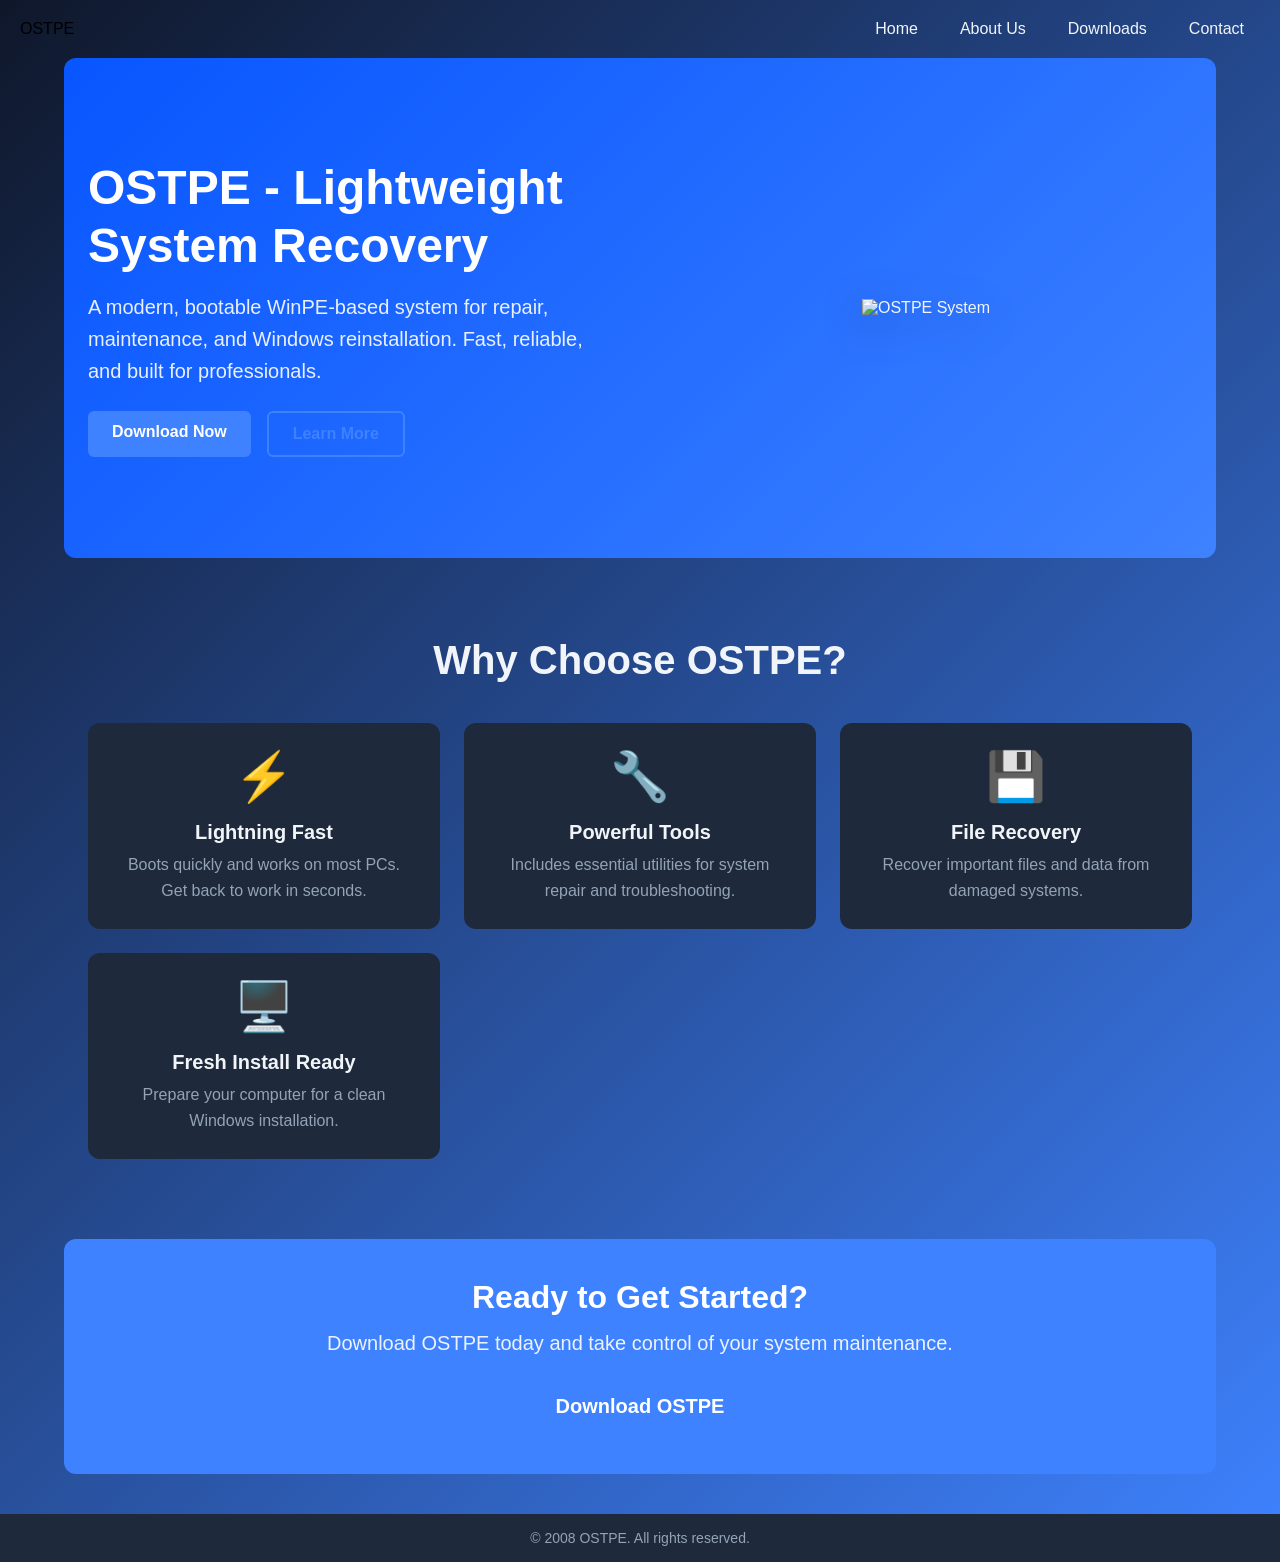
==== index.html @ e2f1ee66 "created repository WEB-SITE-OST created repository WEB-SITE-OST" ====
<!DOCTYPE html>
<html lang="en">
<head>
    <meta charset="UTF-8">
    <meta name="viewport" content="width=device-width, initial-scale=1.0">
    <title>OST</title>
    <link rel="stylesheet" href="https://fonts.googleapis.com/css2?family=Material+Symbols+Outlined:opsz,wght,FILL,GRAD@20..48,100..700,0..1,-50..200&icon_names=home" />
    <link rel="stylesheet" href="style.css">
</head>
<body>
    <!-- HEADER -->
    <header>
        <nav class="navbar">
            <a href="index.html" class="nav-logo">OSTPE</a>
            <button class="nav-toggle" aria-label="Toggle navigation">
                <span class="material-symbols-outlined">menu</span>
            </button>
            <ul class="nav-menu">
                <li><a href="#" class="nav-link">Home</a></li>
                <li><a href="about_us.html" class="nav-link">About Us</a></li>
                <li><a href="dowload.html" class="nav-link">Downloads</a></li>
                <li><a href="contact.html" class="nav-link">Contact</a></li>
            </ul>
        </nav>
    </header>

    <main class="container">
        <section class="hero">
            <div class="hero-content">
                <h1>OSTPE - Lightweight System Recovery</h1>
                <p>A modern, bootable WinPE-based system for repair, maintenance, and Windows reinstallation. Fast, reliable, and built for professionals.</p>
                <div class="hero-ctas">
                    <a href="dowload.html" class="btn btn-primary">Download Now</a>
                    <a href="#features" class="btn btn-secondary">Learn More</a>
                </div>
            </div>
            <div class="hero-visual">
                <img src="https://cdn-icons-png.flaticon.com/512/9665/9665874.png" alt="OSTPE System" class="hero-image">
            </div>
        </section>

        <section id="features" class="features">
            <h2>Why Choose OSTPE?</h2>
            <div class="features-grid">
                <div class="feature-card">
                    <div class="feature-icon">⚡</div>
                    <h3>Lightning Fast</h3>
                    <p>Boots quickly and works on most PCs. Get back to work in seconds.</p>
                </div>
                <div class="feature-card">
                    <div class="feature-icon">🔧</div>
                    <h3>Powerful Tools</h3>
                    <p>Includes essential utilities for system repair and troubleshooting.</p>
                </div>
                <div class="feature-card">
                    <div class="feature-icon">💾</div>
                    <h3>File Recovery</h3>
                    <p>Recover important files and data from damaged systems.</p>
                </div>
                <div class="feature-card">
                    <div class="feature-icon">🖥️</div>
                    <h3>Fresh Install Ready</h3>
                    <p>Prepare your computer for a clean Windows installation.</p>
                </div>
            </div>
        </section>

        <section class="cta-section">
            <h2>Ready to Get Started?</h2>
            <p>Download OSTPE today and take control of your system maintenance.</p>
            <a href="dowload.html" class="btn btn-primary btn-large">Download OSTPE</a>
        </section>
    </main>
    <footer>
        <p>&copy; 2008 OSTPE. All rights reserved.</p>
    </footer>
    <script src="script.js"></script>
</body>
</html>
---- style.css ----
/* reset */
*, *::before, *::after {
    box-sizing: border-box;
    margin: 0;
    padding: 0;
}

@import url('https://fonts.googleapis.com/css2?family=Bungee&display=swap');
@import url('https://fonts.googleapis.com/css2?family=Ubuntu:ital,wght@0,300;0,400;0,500;0,700;1,300;1,400;1,500;1,700&display=swap');
@import url("https://fonts.googleapis.com/css2?family=Material+Symbols+Outlined:opsz,wght,FILL,GRAD@24,400,0,0&icon_names=home");


.nav-logo {
  font-family: "Bungee", sans-serif;
  font-weight: 400;
  font-style: normal;
  color: black;
}
    

:root {

  /* 🎨 Couleurs principales */
  --color-primary: #3e82ff;
  --color-secondary: #0856ff;
  --color-accent: #06b6d4;

  /* 🌙 Background */
  --color-bg: #0f172a;
  --color-surface: #1e293b;

  /* 📝 Texte */
  --color-text: #f1f5f9;
  --color-text-muted: #94a3b8;

  /* 🔤 Polices */
  --font-main: 'Segoe UI', sans-serif;
  --font-mono: 'Consolas', monospace;

  /* 📏 Tailles de texte */
  --text-xs: 12px;
  --text-sm: 14px;
  --text-md: 16px;
  --text-lg: 20px;
  --text-xl: 28px;

  /* 📐 Espacements */
  --space-xs: 4px;
  --space-sm: 8px;
  --space-md: 16px;
  --space-lg: 24px;
  --space-xl: 40px;

  /* 🔘 Bordures */
  --radius-sm: 6px;
  --radius-md: 12px;
  --radius-lg: 20px;

  /* 🌫 Ombres */
  --shadow-soft: 0 4px 10px rgba(0,0,0,0.2);
  --shadow-strong: 0 8px 20px rgba(0,0,0,0.4);

  /* ⚡ Transitions */
  --transition-fast: 0.2s ease;
  --transition-smooth: 0.4s ease;
}

/* ----- GENERAL CONTAINER ----- */
.container {
    max-width: 1200px;
    margin: 0 auto;
    padding: 0 var(--space-lg);
}

main {
    padding: var(--space-lg) 0;
}


.navbar .nav-menu .nav-item .nav-link {
    padding: 10px 18px;
    color: var(--color-text);
    border-radius: var(--radius-md);
    transition: ease 0.3s;

}

.navbar .nav-menu .nav-item .nav-link:hover {
    border-radius: var(--radius-md);
    background:var(--color-secondary);
}

ul {
    list-style: none;
}

a {
    text-decoration: none;
}

.button {
    cursor: pointer;
    border: none;
    background: none;
}

img {
    border: 0cap;
}

.navbar .nav-menu{
    display: flex;
    gap: 10px;
}

header .navbar {
    display: flex;
    padding: 20px;
    align-items: center;
    justify-content: space-between;
}

.s-cont {
    margin: 0 auto;
    padding: 0 20px;
    max-width: max-content;
}


.sec-cont {
    min-height: 100vh;
    background: var(--color-primary);
    border: var(--color-secondary);
    border-radius: var(--radius-md);
    text-align: center;
}

.ost-img {
    width: 300px;
    height: 300px;
}

.dload {
    min-height: 100vh;
    background: var(--color-primary);
    border: var(--color-secondary);
    border-radius: var(--radius-md);
    text-align: left;
}

.db-link {
    display: inline-block;
    margin: var(--space-sm) 0;
    padding: var(--space-sm) var(--space-md);
    background: var(--color-bg);
    color: var(--color-text);
    border-radius: var(--radius-sm);
    transition: background var(--transition-fast);
}
.db-link:hover {
    background: var(--color-primary);
}



body {
    background: linear-gradient(135deg, var(--color-bg), var(--color-primary));
    color: var(--color-text);
    font-family: var(--font-main);
}


.news, .contact h1, h2, h3 {
    font-family: "Bungee", sans-serif;
    
}

.contact h4 {
    border-bottom: 2px solid;
}

.mainc {
    background: var(--color-primary);
    border-radius: var(--radius-md);

}

/* ----- modern nav and responsive layout ----- */
.navbar {
    display: flex;
    align-items: center;
    justify-content: space-between;
    padding: var(--space-md) var(--space-lg);
}

.nav-menu {
    display: flex;
    gap: var(--space-lg);
}

.nav-menu li {
    list-style: none;
}

.nav-link {
    color: var(--color-text);
    font-weight: 500;
    padding: 0.5rem 1rem;
    border-radius: var(--radius-sm);
    transition: background var(--transition-fast);
}

.nav-link:hover {
    background: var(--color-secondary);
}

.nav-toggle {
    display: none;
    background: none;
    border: none;
    font-size: 2rem;
    color: var(--color-text);
}

@media (max-width: 768px) {
    .nav-toggle {
        display: block;
    }
    .nav-menu {
        position: absolute;
        top: 100%;
        right: 0;
        background: var(--color-primary);
        flex-direction: column;
        width: 200px;
        transform: translateX(100%);
        transition: transform var(--transition-fast);
    }
    .nav-menu.open {
        transform: translateX(0);
    }
}

footer {
    padding: var(--space-md) 0;
    text-align: center;
    background: var(--color-surface);
    color: var(--color-text-muted);
    font-size: var(--text-sm);
}

/* contact page cards */
.contact,
.news {
    padding: var(--space-lg);
    background: var(--color-surface);
    margin: var(--space-md) 0;
    border-radius: var(--radius-md);
    color: var(--color-text);
    border: 2px solid rgba(62, 130, 255, 0.1);
    transition: all var(--transition-smooth);
}

.contact:hover,
.news:hover {
    border-color: var(--color-primary);
    box-shadow: var(--shadow-soft);
}

/* ----- CONTACT FORM ----- */
.contact-form-section {
    margin: var(--space-xl) 0;
}

.form-container {
    background: var(--color-surface);
    padding: var(--space-xl);
    border-radius: var(--radius-md);
    border: 2px solid rgba(62, 130, 255, 0.1);
    transition: all var(--transition-smooth);
}

.form-container:hover {
    border-color: var(--color-primary);
    box-shadow: var(--shadow-soft);
}

.form-container h2 {
    font-size: 2rem;
    margin-bottom: var(--space-lg);
    color: var(--color-text);
    text-align: center;
}

.contact-form {
    max-width: 600px;
    margin: 0 auto;
}

.form-group {
    margin-bottom: var(--space-lg);
}

.form-group label {
    display: block;
    margin-bottom: var(--space-sm);
    font-weight: 600;
    color: var(--color-text);
    font-size: var(--text-md);
}

.form-group input[type="text"],
.form-group textarea,
.form-group select {
    width: 100%;
    padding: var(--space-md);
    border: 2px solid rgba(62, 130, 255, 0.2);
    border-radius: var(--radius-sm);
    background: var(--color-bg);
    color: var(--color-text);
    font-size: var(--text-md);
    font-family: var(--font-main);
    transition: all var(--transition-fast);
}

.form-group input[type="text"]:focus,
.form-group textarea:focus,
.form-group select:focus {
    outline: none;
    border-color: var(--color-primary);
    box-shadow: 0 0 0 3px rgba(62, 130, 255, 0.1);
}

.form-group textarea {
    resize: vertical;
    min-height: 120px;
}

.form-group select {
    cursor: pointer;
}

/* Radio buttons */
.radio-group {
    display: flex;
    gap: var(--space-lg);
    flex-wrap: wrap;
}

.radio-label {
    display: flex;
    align-items: center;
    cursor: pointer;
    padding: var(--space-sm);
    border-radius: var(--radius-sm);
    transition: all var(--transition-fast);
}

.radio-label:hover {
    background: rgba(62, 130, 255, 0.05);
}

.radio-label input[type="radio"] {
    margin-right: var(--space-sm);
    width: 18px;
    height: 18px;
    accent-color: var(--color-primary);
}

.radio-text {
    color: var(--color-text);
    font-weight: 500;
}

/* Checkbox */
.checkbox-label {
    display: flex;
    align-items: flex-start;
    cursor: pointer;
    padding: var(--space-sm);
    border-radius: var(--radius-sm);
    transition: all var(--transition-fast);
}

.checkbox-label:hover {
    background: rgba(62, 130, 255, 0.05);
}

.checkbox-label input[type="checkbox"] {
    margin-right: var(--space-sm);
    margin-top: 2px;
    width: 18px;
    height: 18px;
    accent-color: var(--color-primary);
}

.checkbox-text {
    color: var(--color-text-muted);
    line-height: 1.5;
}

/* Form validation */
.form-group input:invalid,
.form-group textarea:invalid {
    border-color: #ef4444;
}

.form-group input:valid,
.form-group textarea:valid {
    border-color: #10b981;
}

/* Submit button */
.contact-form .btn {
    width: 100%;
    margin-top: var(--space-md);
}

/* Success/Error messages */
.form-message {
    padding: var(--space-md);
    border-radius: var(--radius-sm);
    margin-bottom: var(--space-md);
    font-weight: 600;
}

.form-message.success {
    background: rgba(16, 185, 129, 0.1);
    color: #10b981;
    border: 1px solid rgba(16, 185, 129, 0.2);
}

.form-message.error {
    background: rgba(239, 68, 68, 0.1);
    color: #ef4444;
    border: 1px solid rgba(239, 68, 68, 0.2);
}


/* hero section tweaks */
.hero-sec {
    padding: var(--space-xl) 0;
    background: var(--color-secondary);
    color: var(--color-text);
}

.hero-d {
    max-width: 800px;
    margin: 0 auto;
    text-align: center;
    padding: var(--space-md);
}

.ost-img {
    max-width: 100%;
    height: auto;
}

.contact h1 { font-size: var(--text-xl); margin-bottom: var(--space-sm); }
.contact h2, .news h2 { font-size: var(--text-lg); margin-top: var(--space-sm); }

/* ----- MODERN BUTTON STYLES ----- */
.btn {
    display: inline-block;
    padding: 0.75rem 1.5rem;
    border-radius: var(--radius-sm);
    font-weight: 600;
    text-decoration: none;
    transition: all var(--transition-fast);
    border: none;
    cursor: pointer;
    text-align: center;
}

.btn-primary {
    background: var(--color-primary);
    color: white;
}

.btn-primary:hover {
    background: var(--color-secondary);
    transform: translateY(-2px);
    box-shadow: var(--shadow-soft);
}

.btn-secondary {
    background: transparent;
    color: var(--color-primary);
    border: 2px solid var(--color-primary);
}

.btn-secondary:hover {
    background: var(--color-primary);
    color: white;
}

.btn-large {
    padding: 1rem 2rem;
    font-size: var(--text-lg);
}

.btn-block {
    width: 100%;
    display: block;
}

/* ----- HERO SECTION ----- */
.hero {
    display: grid;
    grid-template-columns: 1fr 1fr;
    gap: var(--space-xl);
    align-items: center;
    padding: var(--space-xl) var(--space-lg);
    background: linear-gradient(135deg, var(--color-secondary), var(--color-primary));
    min-height: 500px;
    border-radius: var(--radius-md);
    margin-bottom: var(--space-xl);
}

.hero-content h1 {
    font-size: 3rem;
    margin-bottom: var(--space-md);
    line-height: 1.2;
    color: white;
}

.hero-content p {
    font-size: var(--text-lg);
    margin-bottom: var(--space-lg);
    color: rgba(255, 255, 255, 0.9);
    line-height: 1.6;
}

.hero-ctas {
    display: flex;
    gap: var(--space-md);
    flex-wrap: wrap;
}

.hero-visual {
    display: flex;
    justify-content: center;
    align-items: center;
}

.hero-image {
    max-width: 100%;
    height: auto;
    filter: drop-shadow(0 10px 20px rgba(0,0,0,0.3));
}

@media (max-width: 768px) {
    .hero {
        grid-template-columns: 1fr;
        padding: var(--space-lg);
        min-height: auto;
    }
    .hero-content h1 {
        font-size: 2rem;
    }
    .hero-ctas {
        flex-direction: column;
    }
    .btn {
        width: 100%;
    }
}

/* ----- FEATURE CARDS SECTION ----- */
.features {
    margin: var(--space-xl) 0;
    padding: var(--space-xl) var(--space-lg);
}

.features h2 {
    font-size: 2.5rem;
    text-align: center;
    margin-bottom: var(--space-xl);
    color: var(--color-text);
}

.features-grid {
    display: grid;
    grid-template-columns: repeat(auto-fit, minmax(280px, 1fr));
    gap: var(--space-lg);
}

.feature-card {
    background: var(--color-surface);
    padding: var(--space-lg);
    border-radius: var(--radius-md);
    text-align: center;
    transition: all var(--transition-smooth);
    border: 2px solid transparent;
}

.feature-card:hover {
    transform: translateY(-8px);
    border-color: var(--color-primary);
    box-shadow: var(--shadow-strong);
}

.feature-icon {
    font-size: 3rem;
    margin-bottom: var(--space-md);
}

.feature-card h3 {
    font-size: var(--text-lg);
    margin-bottom: var(--space-sm);
    color: var(--color-text);
}

.feature-card p {
    color: var(--color-text-muted);
    line-height: 1.6;
}

/* ----- CTA SECTION ----- */
.cta-section {
    background: var(--color-primary);
    padding: var(--space-xl) var(--space-lg);
    text-align: center;
    border-radius: var(--radius-md);
    margin: var(--space-xl) 0;
}

.cta-section h2 {
    font-size: 2rem;
    color: white;
    margin-bottom: var(--space-md);
}

.cta-section p {
    color: rgba(255, 255, 255, 0.9);
    font-size: var(--text-lg);
    margin-bottom: var(--space-lg);
}

/* ----- DOWNLOADS PAGE ----- */
.page-header {
    text-align: center;
    padding: var(--space-xl) var(--space-lg);
    margin-bottom: var(--space-xl);
}

.page-header h1 {
    font-size: 2.5rem;
    margin-bottom: var(--space-md);
}

.page-header p {
    font-size: var(--text-lg);
    color: var(--color-text-muted);
}

.downloads-grid {
    display: grid;
    grid-template-columns: repeat(auto-fit, minmax(350px, 1fr));
    gap: var(--space-lg);
    margin-bottom: var(--space-xl);
}

.download-card {
    background: var(--color-surface);
    padding: var(--space-lg);
    border-radius: var(--radius-md);
    border: 2px solid rgba(62, 130, 255, 0.1);
    position: relative;
    transition: all var(--transition-smooth);
}

.download-card:hover {
    border-color: var(--color-primary);
    box-shadow: var(--shadow-strong);
    transform: translateY(-8px);
}

.download-card.featured {
    border-color: var(--color-primary);
    background: linear-gradient(135deg, rgba(62, 130, 255, 0.05), rgba(6, 182, 212, 0.05));
    transform: scale(1.05);
}

.download-card.featured:hover {
    transform: scale(1.05) translateY(-8px);
}

.badge {
    position: absolute;
    top: 20px;
    right: 20px;
    background: var(--color-primary);
    color: white;
    padding: 0.5rem 1rem;
    border-radius: var(--radius-sm);
    font-size: var(--text-xs);
    font-weight: 700;
    text-transform: uppercase;
}

.card-icon {
    font-size: 3rem;
    margin-bottom: var(--space-md);
}

.download-card h3 {
    font-size: var(--text-xl);
    margin-bottom: var(--space-sm);
}

.card-subtitle {
    color: var(--color-accent);
    font-size: var(--text-sm);
    margin-bottom: var(--space-md);
    font-weight: 600;
}

.download-card p {
    color: var(--color-text-muted);
    margin-bottom: var(--space-md);
    line-height: 1.6;
}

.features-list {
    list-style: none;
    margin: var(--space-md) 0;
    text-align: left;
}

.features-list li {
    padding: var(--space-sm) 0;
    padding-left: var(--space-md);
    color: var(--color-text-muted);
    position: relative;
}

.features-list li:before {
    content: "✓";
    position: absolute;
    left: 0;
    color: var(--color-accent);
    font-weight: bold;
}

.note {
    font-size: var(--text-xs);
    color: var(--color-text-muted);
    margin-top: var(--space-md);
}

/* ----- INFO SECTION ----- */
.info-section {
    padding: var(--space-xl) var(--space-lg);
    margin: var(--space-xl) 0;
}

.info-section h2 {
    font-size: 2rem;
    margin-bottom: var(--space-lg);
    text-align: center;
}

.requirements {
    display: grid;
    grid-template-columns: repeat(auto-fit, minmax(200px, 1fr));
    gap: var(--space-lg);
}

.req-item {
    background: var(--color-surface);
    padding: var(--space-lg);
    border-radius: var(--radius-sm);
    border-left: 4px solid var(--color-primary);
}

.req-item strong {
    color: var(--color-primary);
    display: block;
    margin-bottom: var(--space-xs);
}

/* ----- ABOUT US PAGE ----- */
.about-intro {
    background: var(--color-surface);
    padding: var(--space-xl) var(--space-lg);
    border-radius: var(--radius-md);
    margin: var(--space-xl) 0;
    border-left: 4px solid var(--color-primary);
}

.about-intro h2 {
    font-size: 2rem;
    margin-bottom: var(--space-md);
    color: var(--color-text);
}

.about-intro p {
    font-size: var(--text-lg);
    line-height: 1.8;
    color: var(--color-text-muted);
}

.story-section {
    margin: var(--space-xl) 0;
}

.story-section h2 {
    font-size: 2.5rem;
    text-align: center;
    margin-bottom: var(--space-xl);
    color: var(--color-text);
}

.story-grid {
    display: grid;
    grid-template-columns: repeat(auto-fit, minmax(250px, 1fr));
    gap: var(--space-lg);
}

.story-card {
    background: var(--color-surface);
    padding: var(--space-lg);
    border-radius: var(--radius-md);
    border: 2px solid rgba(62, 130, 255, 0.1);
    transition: all var(--transition-smooth);
    position: relative;
    padding-top: var(--space-xl);
}

.story-card:hover {
    border-color: var(--color-primary);
    box-shadow: var(--shadow-strong);
    transform: translateY(-8px);
}

.story-year {
    position: absolute;
    top: 15px;
    left: var(--space-lg);
    background: var(--color-primary);
    color: white;
    padding: 0.5rem 1rem;
    border-radius: var(--radius-sm);
    font-weight: 700;
    font-size: var(--text-sm);
}

.story-card h3 {
    font-size: var(--text-lg);
    margin-bottom: var(--space-sm);
    color: var(--color-text);
}

.story-card p {
    color: var(--color-text-muted);
    line-height: 1.6;
}

.team-section {
    margin: var(--space-xl) 0;
    padding: var(--space-xl) 0;
}

.team-section h2 {
    font-size: 2.5rem;
    text-align: center;
    margin-bottom: var(--space-xl);
    color: var(--color-text);
}

.team-grid {
    display: grid;
    grid-template-columns: repeat(auto-fit, minmax(280px, 1fr));
    gap: var(--space-xl);
}

.team-card {
    background: var(--color-surface);
    padding: var(--space-lg);
    border-radius: var(--radius-md);
    text-align: center;
    border: 2px solid rgba(62, 130, 255, 0.1);
    transition: all var(--transition-smooth);
}

.team-card:hover {
    border-color: var(--color-primary);
    box-shadow: var(--shadow-strong);
}

.team-photo {
    font-size: 4rem;
    margin-bottom: var(--space-md);
}

.team-card h3 {
    font-size: var(--text-xl);
    margin-bottom: var(--space-xs);
    color: var(--color-text);
}

.team-role {
    color: var(--color-primary);
    font-weight: 600;
    margin-bottom: var(--space-md);
}

.team-card p {
    color: var(--color-text-muted);
    line-height: 1.6;
}

.values-section {
    margin: var(--space-xl) 0;
    padding: var(--space-xl) 0;
}

.values-section h2 {
    font-size: 2.5rem;
    text-align: center;
    margin-bottom: var(--space-xl);
    color: var(--color-text);
}

.values-grid {
    display: grid;
    grid-template-columns: repeat(auto-fit, minmax(240px, 1fr));
    gap: var(--space-lg);
}

.value-card {
    background: var(--color-surface);
    padding: var(--space-lg);
    border-radius: var(--radius-md);
    text-align: center;
    border: 2px solid rgba(62, 130, 255, 0.1);
    transition: all var(--transition-smooth);
}

.value-card:hover {
    border-color: var(--color-accent);
    box-shadow: var(--shadow-soft);
    transform: translateY(-4px);
}

.value-icon {
    font-size: 2.5rem;
    margin-bottom: var(--space-md);
}

.value-card h3 {
    font-size: var(--text-lg);
    margin-bottom: var(--space-sm);
    color: var(--color-text);
}

.value-card p {
    color: var(--color-text-muted);
    line-height: 1.6;
}

.stats-section {
    margin: var(--space-xl) 0;
    padding: var(--space-xl) var(--space-lg);
    background: linear-gradient(135deg, var(--color-secondary), var(--color-primary));
    border-radius: var(--radius-md);
}

.stats-section h2 {
    font-size: 2.5rem;
    text-align: center;
    margin-bottom: var(--space-xl);
    color: white;
}

.stats-grid {
    display: grid;
    grid-template-columns: repeat(auto-fit, minmax(200px, 1fr));
    gap: var(--space-lg);
}

.stat-card {
    background: rgba(255, 255, 255, 0.1);
    padding: var(--space-lg);
    border-radius: var(--radius-md);
    text-align: center;
    border: 1px solid rgba(255, 255, 255, 0.2);
}

.stat-number {
    font-size: 2.5rem;
    font-weight: 700;
    color: white;
    margin-bottom: var(--space-sm);
    transition: transform var(--transition-fast);
}

.stat-label {
    color: rgba(255, 255, 255, 0.9);
    font-size: var(--text-md);
}

/* ----- NOTIFICATION ----- */
.notification {
    position: fixed;
    bottom: 20px;
    right: 20px;
    background: var(--color-accent);
    color: var(--color-bg);
    padding: 1rem 1.5rem;
    border-radius: var(--radius-md);
    box-shadow: var(--shadow-strong);
    opacity: 0;
    transform: translateX(400px);
    transition: all var(--transition-smooth);
    z-index: 1000;
    font-weight: 600;
}

.notification.show {
    opacity: 1;
    transform: translateX(0);
}

@media (max-width: 768px) {
    .notification {
        bottom: 10px;
        right: 10px;
        left: 10px;
        transform: translateY(400px);
    }
    
    .notification.show {
        transform: translateY(0);
    }
}


/* ----- MOBILE RESPONSIVE ----- */
@media (max-width: 768px) {
    .features-grid,
    .downloads-grid,
    .story-grid,
    .values-grid,
    .stats-grid {
        grid-template-columns: 1fr;
    }
    
    .team-grid {
        grid-template-columns: 1fr;
    }
    
    .download-card.featured {
        transform: scale(1);
    }
    
    .download-card.featured:hover {
        transform: translateY(-8px);
    }
    
    .hero {
        grid-template-columns: 1fr;
        min-height: auto;
        padding: var(--space-lg);
    }
    
    .hero-content h1 {
        font-size: 1.75rem;
    }
    
    .page-header h1 {
        font-size: 1.75rem;
    }
    
    .about-intro {
        padding: var(--space-lg);
    }
    
    .story-year {
        top: 10px;
        left: var(--space-md);
    }
    
    .story-card {
        padding: var(--space-md);
        padding-top: var(--space-lg);
    }

    main {
        padding: var(--space-md) 0;
    }

    .container {
        padding: 0 var(--space-md);
    }

    header .navbar {
        padding: var(--space-md);
    }

    .form-container {
        padding: var(--space-lg);
    }

    .radio-group {
        flex-direction: column;
        gap: var(--space-md);
    }

    .checkbox-label {
        padding: var(--space-md);
    }
}
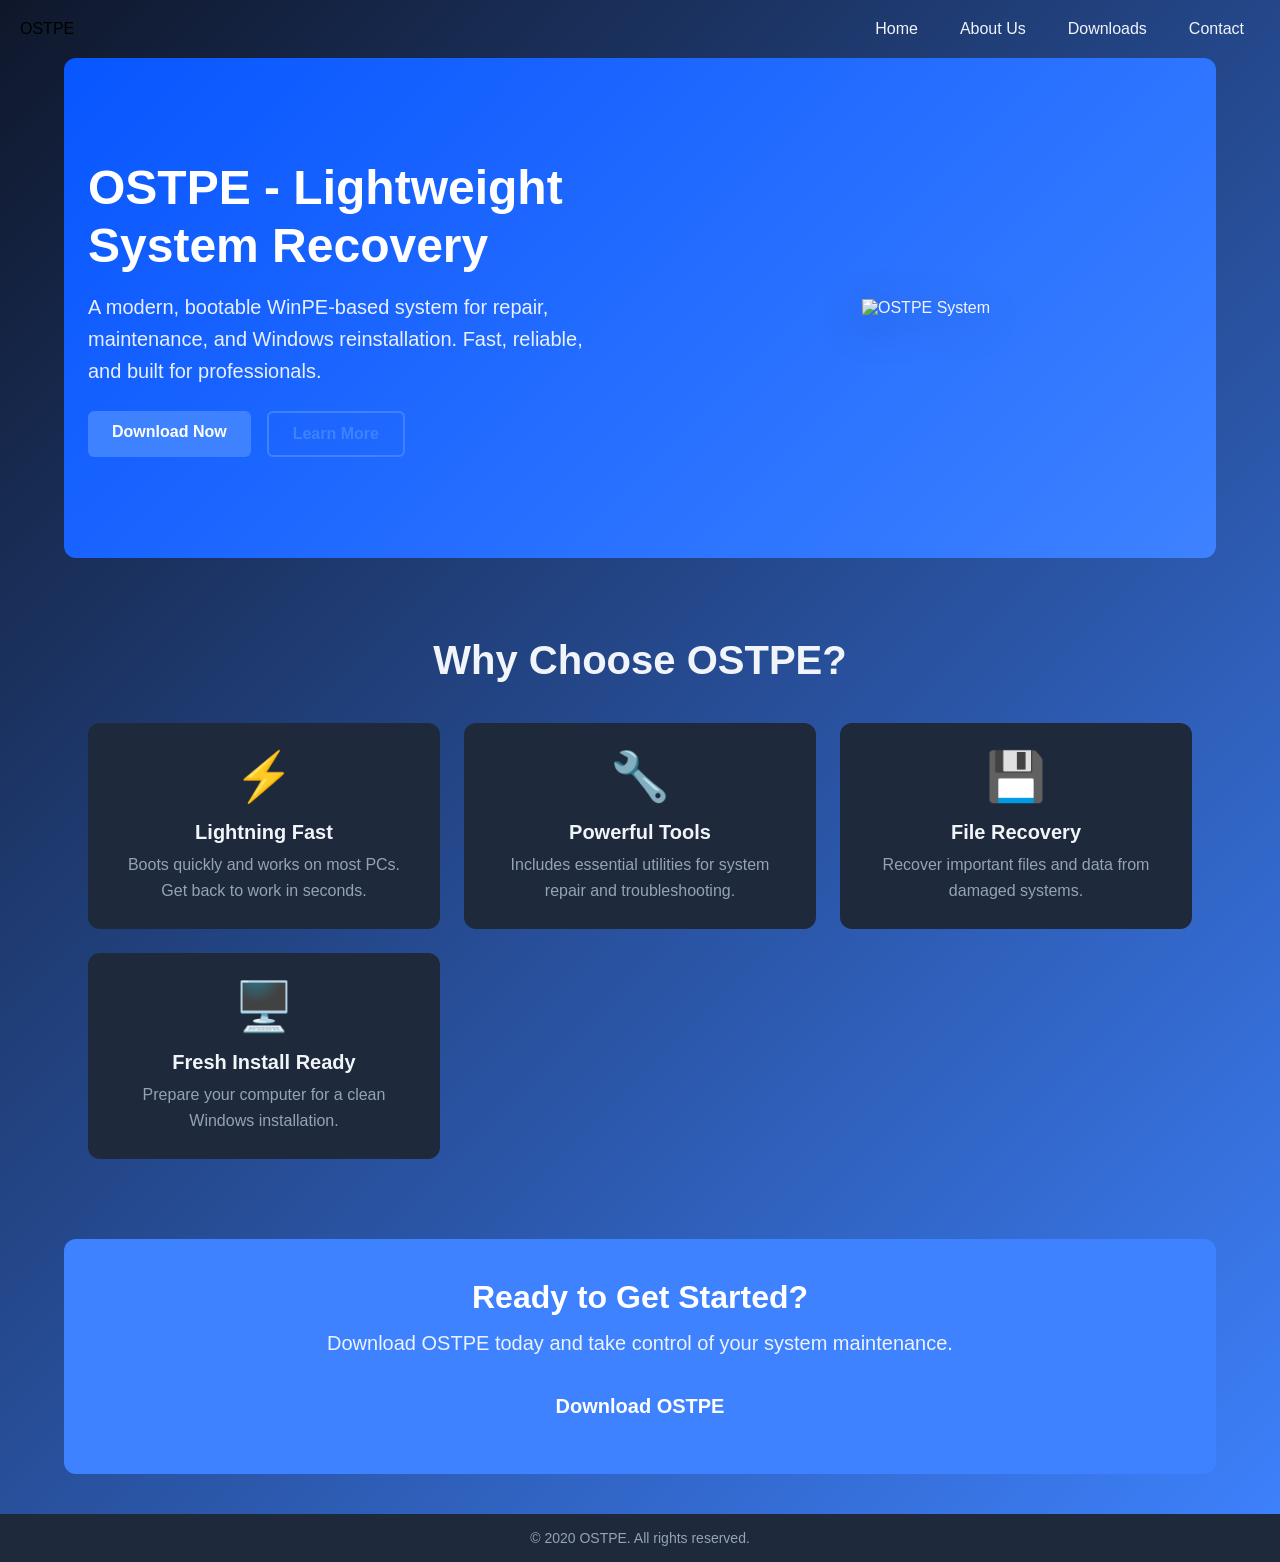
==== commit aff9bf8e: "v4" ====
--- a/index.html
+++ b/index.html
@@ -5,7 +5,7 @@
     <meta name="viewport" content="width=device-width, initial-scale=1.0">
     <title>OST</title>
     <link rel="stylesheet" href="https://fonts.googleapis.com/css2?family=Material+Symbols+Outlined:opsz,wght,FILL,GRAD@20..48,100..700,0..1,-50..200&icon_names=home" />
-    <link rel="stylesheet" href="style.css">
+    <link rel="stylesheet" href="css/style.css">
 </head>
 <body>
     <!-- HEADER -->
@@ -18,7 +18,7 @@
             <ul class="nav-menu">
                 <li><a href="#" class="nav-link">Home</a></li>
                 <li><a href="about_us.html" class="nav-link">About Us</a></li>
-                <li><a href="dowload.html" class="nav-link">Downloads</a></li>
+                <li><a href="download.html" class="nav-link">Downloads</a></li>
                 <li><a href="contact.html" class="nav-link">Contact</a></li>
             </ul>
         </nav>
@@ -30,7 +30,7 @@
                 <h1>OSTPE - Lightweight System Recovery</h1>
                 <p>A modern, bootable WinPE-based system for repair, maintenance, and Windows reinstallation. Fast, reliable, and built for professionals.</p>
                 <div class="hero-ctas">
-                    <a href="dowload.html" class="btn btn-primary">Download Now</a>
+                    <a href="download.html" class="btn btn-primary">Download Now</a>
                     <a href="#features" class="btn btn-secondary">Learn More</a>
                 </div>
             </div>
@@ -68,12 +68,12 @@
         <section class="cta-section">
             <h2>Ready to Get Started?</h2>
             <p>Download OSTPE today and take control of your system maintenance.</p>
-            <a href="dowload.html" class="btn btn-primary btn-large">Download OSTPE</a>
+            <a href="download.html" class="btn btn-primary btn-large">Download OSTPE</a>
         </section>
     </main>
     <footer>
-        <p>&copy; 2008 OSTPE. All rights reserved.</p>
+        <p>&copy; 2020 OSTPE. All rights reserved.</p>
     </footer>
-    <script src="script.js"></script>
+    <script src="js/script.js"></script>
 </body>
-</html>+</html>
--- a/css/style.css
+++ b/css/style.css
@@ -0,0 +1,1115 @@
+/* reset */
+*, *::before, *::after {
+    box-sizing: border-box;
+    margin: 0;
+    padding: 0;
+}
+
+@import url('https://fonts.googleapis.com/css2?family=Bungee&display=swap');
+@import url('https://fonts.googleapis.com/css2?family=Ubuntu:ital,wght@0,300;0,400;0,500;0,700;1,300;1,400;1,500;1,700&display=swap');
+@import url("https://fonts.googleapis.com/css2?family=Material+Symbols+Outlined:opsz,wght,FILL,GRAD@24,400,0,0&icon_names=home");
+
+
+.nav-logo {
+  font-family: "Bungee", sans-serif;
+  font-weight: 400;
+  font-style: normal;
+  color: black;
+}
+    
+
+:root {
+
+  /* 🎨 Couleurs principales */
+  --color-primary: #3e82ff;
+  --color-secondary: #0856ff;
+  --color-accent: #06b6d4;
+
+  /* 🌙 Background */
+  --color-bg: #0f172a;
+  --color-surface: #1e293b;
+
+  /* 📝 Texte */
+  --color-text: #f1f5f9;
+  --color-text-muted: #94a3b8;
+
+  /* 🔤 Polices */
+  --font-main: 'Segoe UI', sans-serif;
+  --font-mono: 'Consolas', monospace;
+
+  /* 📏 Tailles de texte */
+  --text-xs: 12px;
+  --text-sm: 14px;
+  --text-md: 16px;
+  --text-lg: 20px;
+  --text-xl: 28px;
+
+  /* 📐 Espacements */
+  --space-xs: 4px;
+  --space-sm: 8px;
+  --space-md: 16px;
+  --space-lg: 24px;
+  --space-xl: 40px;
+
+  /* 🔘 Bordures */
+  --radius-sm: 6px;
+  --radius-md: 12px;
+  --radius-lg: 20px;
+
+  /* 🌫 Ombres */
+  --shadow-soft: 0 4px 10px rgba(0,0,0,0.2);
+  --shadow-strong: 0 8px 20px rgba(0,0,0,0.4);
+
+  /* ⚡ Transitions */
+  --transition-fast: 0.2s ease;
+  --transition-smooth: 0.4s ease;
+}
+
+/* ----- GENERAL CONTAINER ----- */
+.container {
+    max-width: 1200px;
+    margin: 0 auto;
+    padding: 0 var(--space-lg);
+}
+
+main {
+    padding: var(--space-lg) 0;
+}
+
+
+.navbar .nav-menu .nav-item .nav-link {
+    padding: 10px 18px;
+    color: var(--color-text);
+    border-radius: var(--radius-md);
+    transition: ease 0.3s;
+
+}
+
+.navbar .nav-menu .nav-item .nav-link:hover {
+    border-radius: var(--radius-md);
+    background:var(--color-secondary);
+}
+
+ul {
+    list-style: none;
+}
+
+a {
+    text-decoration: none;
+}
+
+.button {
+    cursor: pointer;
+    border: none;
+    background: none;
+}
+
+img {
+    border: 0cap;
+}
+
+.navbar .nav-menu{
+    display: flex;
+    gap: 10px;
+}
+
+header .navbar {
+    display: flex;
+    padding: 20px;
+    align-items: center;
+    justify-content: space-between;
+}
+
+.s-cont {
+    margin: 0 auto;
+    padding: 0 20px;
+    max-width: max-content;
+}
+
+
+.sec-cont {
+    min-height: 100vh;
+    background: var(--color-primary);
+    border: var(--color-secondary);
+    border-radius: var(--radius-md);
+    text-align: center;
+}
+
+.ost-img {
+    width: 300px;
+    height: 300px;
+}
+
+.dload {
+    min-height: 100vh;
+    background: var(--color-primary);
+    border: var(--color-secondary);
+    border-radius: var(--radius-md);
+    text-align: left;
+}
+
+.db-link {
+    display: inline-block;
+    margin: var(--space-sm) 0;
+    padding: var(--space-sm) var(--space-md);
+    background: var(--color-bg);
+    color: var(--color-text);
+    border-radius: var(--radius-sm);
+    transition: background var(--transition-fast);
+}
+.db-link:hover {
+    background: var(--color-primary);
+}
+
+
+
+body {
+    background: linear-gradient(135deg, var(--color-bg), var(--color-primary));
+    color: var(--color-text);
+    font-family: var(--font-main);
+}
+
+
+.news, .contact h1, h2, h3 {
+    font-family: "Bungee", sans-serif;
+    
+}
+
+.contact h4 {
+    border-bottom: 2px solid;
+}
+
+.mainc {
+    background: var(--color-primary);
+    border-radius: var(--radius-md);
+
+}
+
+/* ----- modern nav and responsive layout ----- */
+.navbar {
+    display: flex;
+    align-items: center;
+    justify-content: space-between;
+    padding: var(--space-md) var(--space-lg);
+}
+
+.nav-menu {
+    display: flex;
+    gap: var(--space-lg);
+}
+
+.nav-menu li {
+    list-style: none;
+}
+
+.nav-link {
+    color: var(--color-text);
+    font-weight: 500;
+    padding: 0.5rem 1rem;
+    border-radius: var(--radius-sm);
+    transition: background var(--transition-fast);
+}
+
+.nav-link:hover {
+    background: var(--color-secondary);
+}
+
+.nav-toggle {
+    display: none;
+    background: none;
+    border: none;
+    font-size: 2rem;
+    color: var(--color-text);
+}
+
+@media (max-width: 768px) {
+    .nav-toggle {
+        display: block;
+    }
+    .nav-menu {
+        position: absolute;
+        top: 100%;
+        right: 0;
+        background: var(--color-primary);
+        flex-direction: column;
+        width: 200px;
+        transform: translateX(100%);
+        transition: transform var(--transition-fast);
+    }
+    .nav-menu.open {
+        transform: translateX(0);
+    }
+}
+
+footer {
+    padding: var(--space-md) 0;
+    text-align: center;
+    background: var(--color-surface);
+    color: var(--color-text-muted);
+    font-size: var(--text-sm);
+}
+
+/* contact page cards */
+.contact,
+.news {
+    padding: var(--space-lg);
+    background: var(--color-surface);
+    margin: var(--space-md) 0;
+    border-radius: var(--radius-md);
+    color: var(--color-text);
+    border: 2px solid rgba(62, 130, 255, 0.1);
+    transition: all var(--transition-smooth);
+}
+
+.contact:hover,
+.news:hover {
+    border-color: var(--color-primary);
+    box-shadow: var(--shadow-soft);
+}
+
+/* ----- CONTACT FORM ----- */
+.contact-form-section {
+    margin: var(--space-xl) 0;
+}
+
+.form-container {
+    background: var(--color-surface);
+    padding: var(--space-xl);
+    border-radius: var(--radius-md);
+    border: 2px solid rgba(62, 130, 255, 0.1);
+    transition: all var(--transition-smooth);
+}
+
+.form-container:hover {
+    border-color: var(--color-primary);
+    box-shadow: var(--shadow-soft);
+}
+
+.form-container h2 {
+    font-size: 2rem;
+    margin-bottom: var(--space-lg);
+    color: var(--color-text);
+    text-align: center;
+}
+
+.contact-form {
+    max-width: 600px;
+    margin: 0 auto;
+}
+
+.form-group {
+    margin-bottom: var(--space-lg);
+}
+
+.form-group label {
+    display: block;
+    margin-bottom: var(--space-sm);
+    font-weight: 600;
+    color: var(--color-text);
+    font-size: var(--text-md);
+}
+
+.form-group input[type="text"],
+.form-group textarea,
+.form-group select {
+    width: 100%;
+    padding: var(--space-md);
+    border: 2px solid rgba(62, 130, 255, 0.2);
+    border-radius: var(--radius-sm);
+    background: var(--color-bg);
+    color: var(--color-text);
+    font-size: var(--text-md);
+    font-family: var(--font-main);
+    transition: all var(--transition-fast);
+}
+
+.form-group input[type="text"]:focus,
+.form-group textarea:focus,
+.form-group select:focus {
+    outline: none;
+    border-color: var(--color-primary);
+    box-shadow: 0 0 0 3px rgba(62, 130, 255, 0.1);
+}
+
+.form-group textarea {
+    resize: vertical;
+    min-height: 120px;
+}
+
+.form-group select {
+    cursor: pointer;
+}
+
+/* Radio buttons */
+.radio-group {
+    display: flex;
+    gap: var(--space-lg);
+    flex-wrap: wrap;
+}
+
+.radio-label {
+    display: flex;
+    align-items: center;
+    cursor: pointer;
+    padding: var(--space-sm);
+    border-radius: var(--radius-sm);
+    transition: all var(--transition-fast);
+}
+
+.radio-label:hover {
+    background: rgba(62, 130, 255, 0.05);
+}
+
+.radio-label input[type="radio"] {
+    margin-right: var(--space-sm);
+    width: 18px;
+    height: 18px;
+    accent-color: var(--color-primary);
+}
+
+.radio-text {
+    color: var(--color-text);
+    font-weight: 500;
+}
+
+/* Checkbox */
+.checkbox-label {
+    display: flex;
+    align-items: flex-start;
+    cursor: pointer;
+    padding: var(--space-sm);
+    border-radius: var(--radius-sm);
+    transition: all var(--transition-fast);
+}
+
+.checkbox-label:hover {
+    background: rgba(62, 130, 255, 0.05);
+}
+
+.checkbox-label input[type="checkbox"] {
+    margin-right: var(--space-sm);
+    margin-top: 2px;
+    width: 18px;
+    height: 18px;
+    accent-color: var(--color-primary);
+}
+
+.checkbox-text {
+    color: var(--color-text-muted);
+    line-height: 1.5;
+}
+
+/* Form validation */
+.form-group input:invalid,
+.form-group textarea:invalid {
+    border-color: #ef4444;
+}
+
+.form-group input:valid,
+.form-group textarea:valid {
+    border-color: #10b981;
+}
+
+/* Submit button */
+.contact-form .btn {
+    width: 100%;
+    margin-top: var(--space-md);
+}
+
+/* Success/Error messages */
+.form-message {
+    padding: var(--space-md);
+    border-radius: var(--radius-sm);
+    margin-bottom: var(--space-md);
+    font-weight: 600;
+}
+
+.form-message.success {
+    background: rgba(16, 185, 129, 0.1);
+    color: #10b981;
+    border: 1px solid rgba(16, 185, 129, 0.2);
+}
+
+.form-message.error {
+    background: rgba(239, 68, 68, 0.1);
+    color: #ef4444;
+    border: 1px solid rgba(239, 68, 68, 0.2);
+}
+
+
+/* hero section tweaks */
+.hero-sec {
+    padding: var(--space-xl) 0;
+    background: var(--color-secondary);
+    color: var(--color-text);
+}
+
+.hero-d {
+    max-width: 800px;
+    margin: 0 auto;
+    text-align: center;
+    padding: var(--space-md);
+}
+
+.ost-img {
+    max-width: 100%;
+    height: auto;
+}
+
+.contact h1 { font-size: var(--text-xl); margin-bottom: var(--space-sm); }
+.contact h2, .news h2 { font-size: var(--text-lg); margin-top: var(--space-sm); }
+
+/* ----- MODERN BUTTON STYLES ----- */
+.btn {
+    display: inline-block;
+    padding: 0.75rem 1.5rem;
+    border-radius: var(--radius-sm);
+    font-weight: 600;
+    text-decoration: none;
+    transition: all var(--transition-fast);
+    border: none;
+    cursor: pointer;
+    text-align: center;
+}
+
+.btn-primary {
+    background: var(--color-primary);
+    color: white;
+}
+
+.btn-primary:hover {
+    background: var(--color-secondary);
+    transform: translateY(-2px);
+    box-shadow: var(--shadow-soft);
+}
+
+.btn-secondary {
+    background: transparent;
+    color: var(--color-primary);
+    border: 2px solid var(--color-primary);
+}
+
+.btn-secondary:hover {
+    background: var(--color-primary);
+    color: white;
+}
+
+.btn-large {
+    padding: 1rem 2rem;
+    font-size: var(--text-lg);
+}
+
+.btn-block {
+    width: 100%;
+    display: block;
+}
+
+/* ----- HERO SECTION ----- */
+.hero {
+    display: grid;
+    grid-template-columns: 1fr 1fr;
+    gap: var(--space-xl);
+    align-items: center;
+    padding: var(--space-xl) var(--space-lg);
+    background: linear-gradient(135deg, var(--color-secondary), var(--color-primary));
+    min-height: 500px;
+    border-radius: var(--radius-md);
+    margin-bottom: var(--space-xl);
+}
+
+.hero-content h1 {
+    font-size: 3rem;
+    margin-bottom: var(--space-md);
+    line-height: 1.2;
+    color: white;
+}
+
+.hero-content p {
+    font-size: var(--text-lg);
+    margin-bottom: var(--space-lg);
+    color: rgba(255, 255, 255, 0.9);
+    line-height: 1.6;
+}
+
+.hero-ctas {
+    display: flex;
+    gap: var(--space-md);
+    flex-wrap: wrap;
+}
+
+.hero-visual {
+    display: flex;
+    justify-content: center;
+    align-items: center;
+}
+
+.hero-image {
+    max-width: 100%;
+    height: auto;
+    filter: drop-shadow(0 10px 20px rgba(0,0,0,0.3));
+}
+
+@media (max-width: 768px) {
+    .hero {
+        grid-template-columns: 1fr;
+        padding: var(--space-lg);
+        min-height: auto;
+    }
+    .hero-content h1 {
+        font-size: 2rem;
+    }
+    .hero-ctas {
+        flex-direction: column;
+    }
+    .btn {
+        width: 100%;
+    }
+}
+
+/* ----- FEATURE CARDS SECTION ----- */
+.features {
+    margin: var(--space-xl) 0;
+    padding: var(--space-xl) var(--space-lg);
+}
+
+.features h2 {
+    font-size: 2.5rem;
+    text-align: center;
+    margin-bottom: var(--space-xl);
+    color: var(--color-text);
+}
+
+.features-grid {
+    display: grid;
+    grid-template-columns: repeat(auto-fit, minmax(280px, 1fr));
+    gap: var(--space-lg);
+}
+
+.feature-card {
+    background: var(--color-surface);
+    padding: var(--space-lg);
+    border-radius: var(--radius-md);
+    text-align: center;
+    transition: all var(--transition-smooth);
+    border: 2px solid transparent;
+}
+
+.feature-card:hover {
+    transform: translateY(-8px);
+    border-color: var(--color-primary);
+    box-shadow: var(--shadow-strong);
+}
+
+.feature-icon {
+    font-size: 3rem;
+    margin-bottom: var(--space-md);
+}
+
+.feature-card h3 {
+    font-size: var(--text-lg);
+    margin-bottom: var(--space-sm);
+    color: var(--color-text);
+}
+
+.feature-card p {
+    color: var(--color-text-muted);
+    line-height: 1.6;
+}
+
+/* ----- CTA SECTION ----- */
+.cta-section {
+    background: var(--color-primary);
+    padding: var(--space-xl) var(--space-lg);
+    text-align: center;
+    border-radius: var(--radius-md);
+    margin: var(--space-xl) 0;
+}
+
+.cta-section h2 {
+    font-size: 2rem;
+    color: white;
+    margin-bottom: var(--space-md);
+}
+
+.cta-section p {
+    color: rgba(255, 255, 255, 0.9);
+    font-size: var(--text-lg);
+    margin-bottom: var(--space-lg);
+}
+
+/* ----- DOWNLOADS PAGE ----- */
+.page-header {
+    text-align: center;
+    padding: var(--space-xl) var(--space-lg);
+    margin-bottom: var(--space-xl);
+}
+
+.page-header h1 {
+    font-size: 2.5rem;
+    margin-bottom: var(--space-md);
+}
+
+.page-header p {
+    font-size: var(--text-lg);
+    color: var(--color-text-muted);
+}
+
+.downloads-grid {
+    display: grid;
+    grid-template-columns: repeat(auto-fit, minmax(350px, 1fr));
+    gap: var(--space-lg);
+    margin-bottom: var(--space-xl);
+}
+
+.download-card {
+    background: var(--color-surface);
+    padding: var(--space-lg);
+    border-radius: var(--radius-md);
+    border: 2px solid rgba(62, 130, 255, 0.1);
+    position: relative;
+    transition: all var(--transition-smooth);
+}
+
+.download-card:hover {
+    border-color: var(--color-primary);
+    box-shadow: var(--shadow-strong);
+    transform: translateY(-8px);
+}
+
+.download-card.featured {
+    border-color: var(--color-primary);
+    background: linear-gradient(135deg, rgba(62, 130, 255, 0.05), rgba(6, 182, 212, 0.05));
+    transform: scale(1.05);
+}
+
+.download-card.featured:hover {
+    transform: scale(1.05) translateY(-8px);
+}
+
+.badge {
+    position: absolute;
+    top: 20px;
+    right: 20px;
+    background: var(--color-primary);
+    color: white;
+    padding: 0.5rem 1rem;
+    border-radius: var(--radius-sm);
+    font-size: var(--text-xs);
+    font-weight: 700;
+    text-transform: uppercase;
+}
+
+.card-icon {
+    font-size: 3rem;
+    margin-bottom: var(--space-md);
+}
+
+.download-card h3 {
+    font-size: var(--text-xl);
+    margin-bottom: var(--space-sm);
+}
+
+.card-subtitle {
+    color: var(--color-accent);
+    font-size: var(--text-sm);
+    margin-bottom: var(--space-md);
+    font-weight: 600;
+}
+
+.download-card p {
+    color: var(--color-text-muted);
+    margin-bottom: var(--space-md);
+    line-height: 1.6;
+}
+
+.features-list {
+    list-style: none;
+    margin: var(--space-md) 0;
+    text-align: left;
+}
+
+.features-list li {
+    padding: var(--space-sm) 0;
+    padding-left: var(--space-md);
+    color: var(--color-text-muted);
+    position: relative;
+}
+
+.features-list li:before {
+    content: "✓";
+    position: absolute;
+    left: 0;
+    color: var(--color-accent);
+    font-weight: bold;
+}
+
+.note {
+    font-size: var(--text-xs);
+    color: var(--color-text-muted);
+    margin-top: var(--space-md);
+}
+
+/* ----- INFO SECTION ----- */
+.info-section {
+    padding: var(--space-xl) var(--space-lg);
+    margin: var(--space-xl) 0;
+}
+
+.info-section h2 {
+    font-size: 2rem;
+    margin-bottom: var(--space-lg);
+    text-align: center;
+}
+
+.requirements {
+    display: grid;
+    grid-template-columns: repeat(auto-fit, minmax(200px, 1fr));
+    gap: var(--space-lg);
+}
+
+.req-item {
+    background: var(--color-surface);
+    padding: var(--space-lg);
+    border-radius: var(--radius-sm);
+    border-left: 4px solid var(--color-primary);
+}
+
+.req-item strong {
+    color: var(--color-primary);
+    display: block;
+    margin-bottom: var(--space-xs);
+}
+
+/* ----- ABOUT US PAGE ----- */
+.about-intro {
+    background: var(--color-surface);
+    padding: var(--space-xl) var(--space-lg);
+    border-radius: var(--radius-md);
+    margin: var(--space-xl) 0;
+    border-left: 4px solid var(--color-primary);
+}
+
+.about-intro h2 {
+    font-size: 2rem;
+    margin-bottom: var(--space-md);
+    color: var(--color-text);
+}
+
+.about-intro p {
+    font-size: var(--text-lg);
+    line-height: 1.8;
+    color: var(--color-text-muted);
+}
+
+.story-section {
+    margin: var(--space-xl) 0;
+}
+
+.story-section h2 {
+    font-size: 2.5rem;
+    text-align: center;
+    margin-bottom: var(--space-xl);
+    color: var(--color-text);
+}
+
+.story-grid {
+    display: grid;
+    grid-template-columns: repeat(auto-fit, minmax(250px, 1fr));
+    gap: var(--space-lg);
+}
+
+.story-card {
+    background: var(--color-surface);
+    padding: var(--space-lg);
+    border-radius: var(--radius-md);
+    border: 2px solid rgba(62, 130, 255, 0.1);
+    transition: all var(--transition-smooth);
+    position: relative;
+    padding-top: var(--space-xl);
+}
+
+.story-card:hover {
+    border-color: var(--color-primary);
+    box-shadow: var(--shadow-strong);
+    transform: translateY(-8px);
+}
+
+.story-year {
+    position: absolute;
+    top: 15px;
+    left: var(--space-lg);
+    background: var(--color-primary);
+    color: white;
+    padding: 0.5rem 1rem;
+    border-radius: var(--radius-sm);
+    font-weight: 700;
+    font-size: var(--text-sm);
+}
+
+.story-card h3 {
+    font-size: var(--text-lg);
+    margin-bottom: var(--space-sm);
+    color: var(--color-text);
+}
+
+.story-card p {
+    color: var(--color-text-muted);
+    line-height: 1.6;
+}
+
+.team-section {
+    margin: var(--space-xl) 0;
+    padding: var(--space-xl) 0;
+}
+
+.team-section h2 {
+    font-size: 2.5rem;
+    text-align: center;
+    margin-bottom: var(--space-xl);
+    color: var(--color-text);
+}
+
+.team-grid {
+    display: grid;
+    grid-template-columns: repeat(auto-fit, minmax(280px, 1fr));
+    gap: var(--space-xl);
+}
+
+.team-card {
+    background: var(--color-surface);
+    padding: var(--space-lg);
+    border-radius: var(--radius-md);
+    text-align: center;
+    border: 2px solid rgba(62, 130, 255, 0.1);
+    transition: all var(--transition-smooth);
+}
+
+.team-card:hover {
+    border-color: var(--color-primary);
+    box-shadow: var(--shadow-strong);
+}
+
+.team-photo {
+    font-size: 4rem;
+    margin-bottom: var(--space-md);
+}
+
+.team-card h3 {
+    font-size: var(--text-xl);
+    margin-bottom: var(--space-xs);
+    color: var(--color-text);
+}
+
+.team-role {
+    color: var(--color-primary);
+    font-weight: 600;
+    margin-bottom: var(--space-md);
+}
+
+.team-card p {
+    color: var(--color-text-muted);
+    line-height: 1.6;
+}
+
+.values-section {
+    margin: var(--space-xl) 0;
+    padding: var(--space-xl) 0;
+}
+
+.values-section h2 {
+    font-size: 2.5rem;
+    text-align: center;
+    margin-bottom: var(--space-xl);
+    color: var(--color-text);
+}
+
+.values-grid {
+    display: grid;
+    grid-template-columns: repeat(auto-fit, minmax(240px, 1fr));
+    gap: var(--space-lg);
+}
+
+.value-card {
+    background: var(--color-surface);
+    padding: var(--space-lg);
+    border-radius: var(--radius-md);
+    text-align: center;
+    border: 2px solid rgba(62, 130, 255, 0.1);
+    transition: all var(--transition-smooth);
+}
+
+.value-card:hover {
+    border-color: var(--color-accent);
+    box-shadow: var(--shadow-soft);
+    transform: translateY(-4px);
+}
+
+.value-icon {
+    font-size: 2.5rem;
+    margin-bottom: var(--space-md);
+}
+
+.value-card h3 {
+    font-size: var(--text-lg);
+    margin-bottom: var(--space-sm);
+    color: var(--color-text);
+}
+
+.value-card p {
+    color: var(--color-text-muted);
+    line-height: 1.6;
+}
+
+.stats-section {
+    margin: var(--space-xl) 0;
+    padding: var(--space-xl) var(--space-lg);
+    background: linear-gradient(135deg, var(--color-secondary), var(--color-primary));
+    border-radius: var(--radius-md);
+}
+
+.stats-section h2 {
+    font-size: 2.5rem;
+    text-align: center;
+    margin-bottom: var(--space-xl);
+    color: white;
+}
+
+.stats-grid {
+    display: grid;
+    grid-template-columns: repeat(auto-fit, minmax(200px, 1fr));
+    gap: var(--space-lg);
+}
+
+.stat-card {
+    background: rgba(255, 255, 255, 0.1);
+    padding: var(--space-lg);
+    border-radius: var(--radius-md);
+    text-align: center;
+    border: 1px solid rgba(255, 255, 255, 0.2);
+}
+
+.stat-number {
+    font-size: 2.5rem;
+    font-weight: 700;
+    color: white;
+    margin-bottom: var(--space-sm);
+    transition: transform var(--transition-fast);
+}
+
+.stat-label {
+    color: rgba(255, 255, 255, 0.9);
+    font-size: var(--text-md);
+}
+
+/* ----- NOTIFICATION ----- */
+.notification {
+    position: fixed;
+    bottom: 20px;
+    right: 20px;
+    background: var(--color-accent);
+    color: var(--color-bg);
+    padding: 1rem 1.5rem;
+    border-radius: var(--radius-md);
+    box-shadow: var(--shadow-strong);
+    opacity: 0;
+    transform: translateX(400px);
+    transition: all var(--transition-smooth);
+    z-index: 1000;
+    font-weight: 600;
+}
+
+.notification.show {
+    opacity: 1;
+    transform: translateX(0);
+}
+
+@media (max-width: 768px) {
+    .notification {
+        bottom: 10px;
+        right: 10px;
+        left: 10px;
+        transform: translateY(400px);
+    }
+    
+    .notification.show {
+        transform: translateY(0);
+    }
+}
+
+
+/* ----- MOBILE RESPONSIVE ----- */
+@media (max-width: 768px) {
+    .features-grid,
+    .downloads-grid,
+    .story-grid,
+    .values-grid,
+    .stats-grid {
+        grid-template-columns: 1fr;
+    }
+    
+    .team-grid {
+        grid-template-columns: 1fr;
+    }
+    
+    .download-card.featured {
+        transform: scale(1);
+    }
+    
+    .download-card.featured:hover {
+        transform: translateY(-8px);
+    }
+    
+    .hero {
+        grid-template-columns: 1fr;
+        min-height: auto;
+        padding: var(--space-lg);
+    }
+    
+    .hero-content h1 {
+        font-size: 1.75rem;
+    }
+    
+    .page-header h1 {
+        font-size: 1.75rem;
+    }
+    
+    .about-intro {
+        padding: var(--space-lg);
+    }
+    
+    .story-year {
+        top: 10px;
+        left: var(--space-md);
+    }
+    
+    .story-card {
+        padding: var(--space-md);
+        padding-top: var(--space-lg);
+    }
+
+    main {
+        padding: var(--space-md) 0;
+    }
+
+    .container {
+        padding: 0 var(--space-md);
+    }
+
+    header .navbar {
+        padding: var(--space-md);
+    }
+
+    .form-container {
+        padding: var(--space-lg);
+    }
+
+    .radio-group {
+        flex-direction: column;
+        gap: var(--space-md);
+    }
+
+    .checkbox-label {
+        padding: var(--space-md);
+    }
+}
+
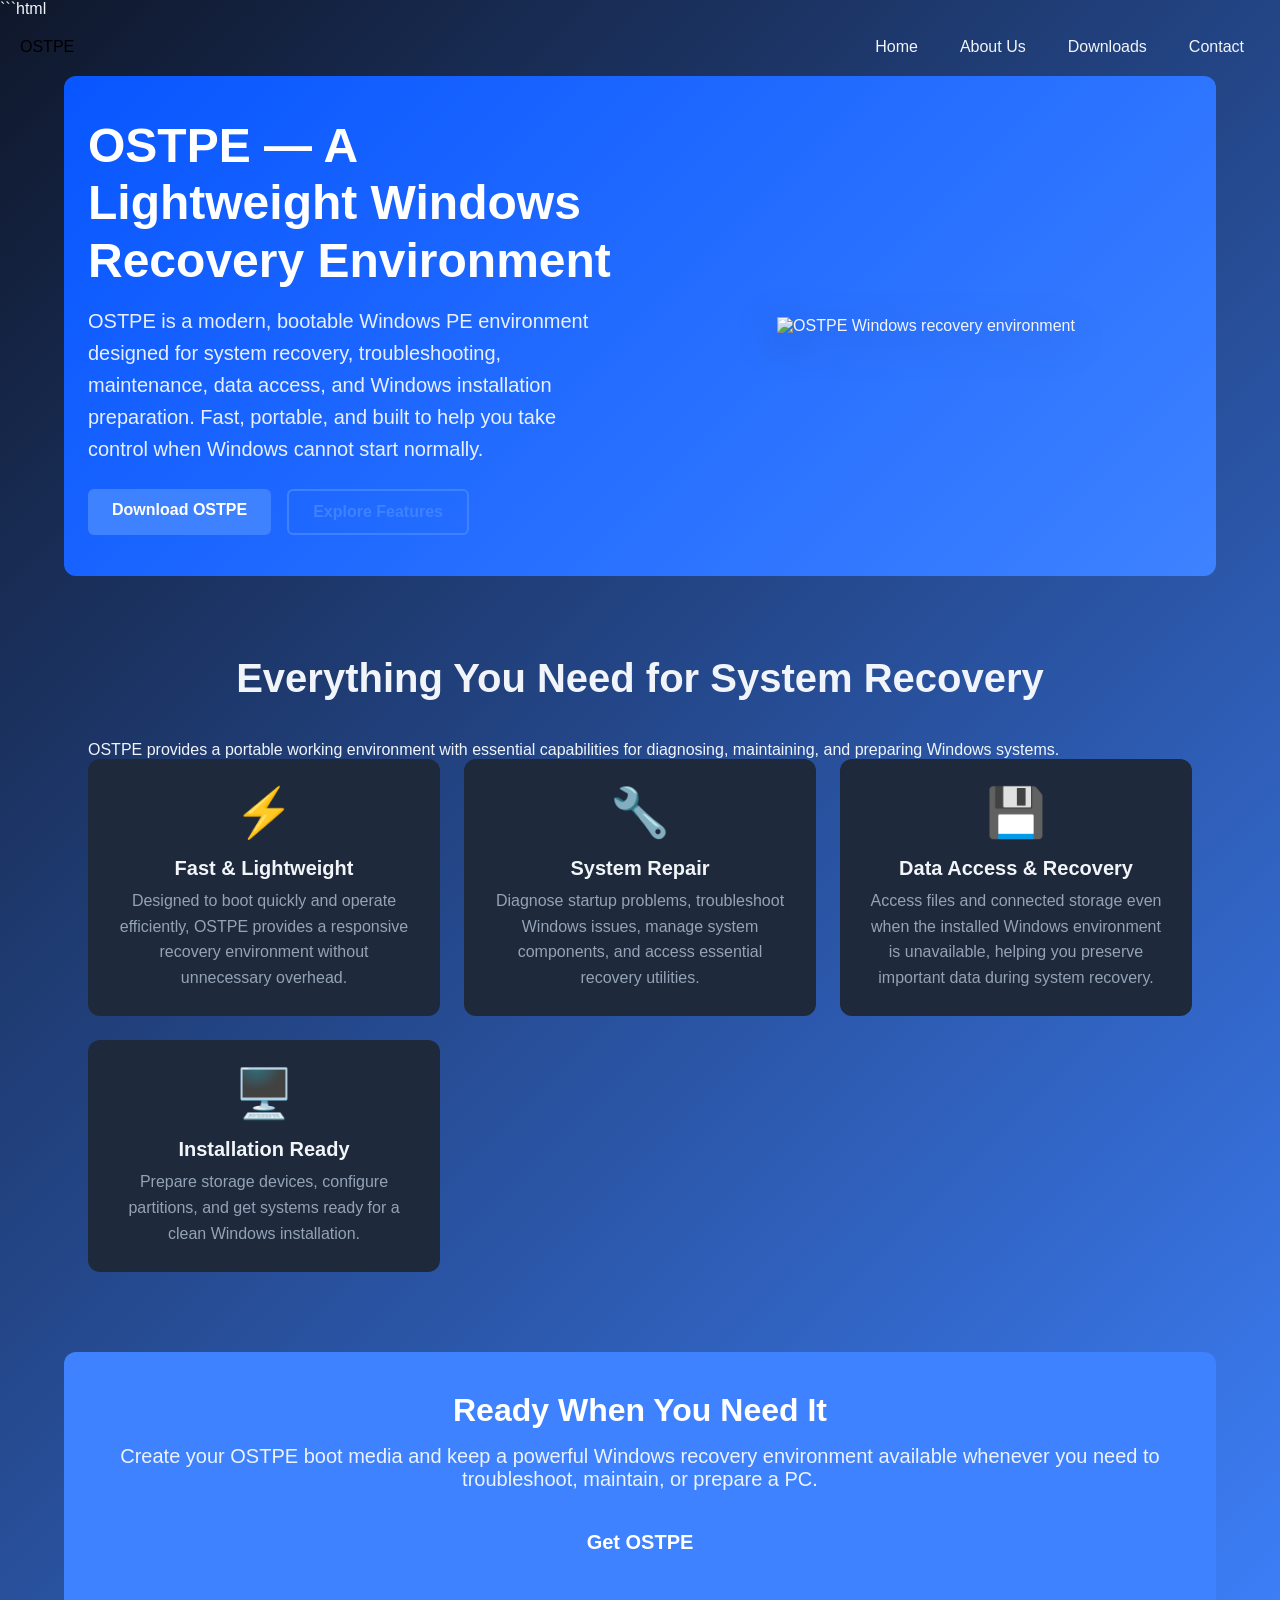
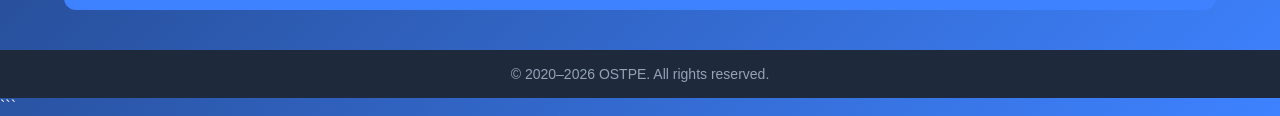
==== commit cfc5cec7: "Update index.html" ====
--- a/index.html
+++ b/index.html
@@ -1,20 +1,24 @@
+```html
 <!DOCTYPE html>
 <html lang="en">
 <head>
     <meta charset="UTF-8">
     <meta name="viewport" content="width=device-width, initial-scale=1.0">
-    <title>OST</title>
+    <title>OSTPE — Windows PE Recovery Environment</title>
     <link rel="stylesheet" href="https://fonts.googleapis.com/css2?family=Material+Symbols+Outlined:opsz,wght,FILL,GRAD@20..48,100..700,0..1,-50..200&icon_names=home" />
     <link rel="stylesheet" href="css/style.css">
 </head>
 <body>
+
     <!-- HEADER -->
     <header>
         <nav class="navbar">
             <a href="index.html" class="nav-logo">OSTPE</a>
+
             <button class="nav-toggle" aria-label="Toggle navigation">
                 <span class="material-symbols-outlined">menu</span>
             </button>
+
             <ul class="nav-menu">
                 <li><a href="#" class="nav-link">Home</a></li>
                 <li><a href="about_us.html" class="nav-link">About Us</a></li>
@@ -25,55 +29,126 @@
     </header>
 
     <main class="container">
+
+        <!-- HERO -->
         <section class="hero">
             <div class="hero-content">
-                <h1>OSTPE - Lightweight System Recovery</h1>
-                <p>A modern, bootable WinPE-based system for repair, maintenance, and Windows reinstallation. Fast, reliable, and built for professionals.</p>
+                <h1>OSTPE — A Lightweight Windows Recovery Environment</h1>
+
+                <p>
+                    OSTPE is a modern, bootable Windows PE environment designed for
+                    system recovery, troubleshooting, maintenance, data access,
+                    and Windows installation preparation. Fast, portable, and built
+                    to help you take control when Windows cannot start normally.
+                </p>
+
                 <div class="hero-ctas">
-                    <a href="download.html" class="btn btn-primary">Download Now</a>
-                    <a href="#features" class="btn btn-secondary">Learn More</a>
+                    <a href="download.html" class="btn btn-primary">Download OSTPE</a>
+                    <a href="#features" class="btn btn-secondary">Explore Features</a>
                 </div>
             </div>
+
             <div class="hero-visual">
-                <img src="https://cdn-icons-png.flaticon.com/512/9665/9665874.png" alt="OSTPE System" class="hero-image">
+                <img
+                    src="https://cdn-icons-png.flaticon.com/512/9665/9665874.png"
+                    alt="OSTPE Windows recovery environment"
+                    class="hero-image">
             </div>
         </section>
 
+
+        <!-- FEATURES -->
         <section id="features" class="features">
-            <h2>Why Choose OSTPE?</h2>
+            <h2>Everything You Need for System Recovery</h2>
+
+            <p>
+                OSTPE provides a portable working environment with essential
+                capabilities for diagnosing, maintaining, and preparing Windows
+                systems.
+            </p>
+
             <div class="features-grid">
+
                 <div class="feature-card">
                     <div class="feature-icon">⚡</div>
-                    <h3>Lightning Fast</h3>
-                    <p>Boots quickly and works on most PCs. Get back to work in seconds.</p>
+
+                    <h3>Fast & Lightweight</h3>
+
+                    <p>
+                        Designed to boot quickly and operate efficiently,
+                        OSTPE provides a responsive recovery environment without
+                        unnecessary overhead.
+                    </p>
                 </div>
+
+
                 <div class="feature-card">
                     <div class="feature-icon">🔧</div>
-                    <h3>Powerful Tools</h3>
-                    <p>Includes essential utilities for system repair and troubleshooting.</p>
+
+                    <h3>System Repair</h3>
+
+                    <p>
+                        Diagnose startup problems, troubleshoot Windows issues,
+                        manage system components, and access essential recovery
+                        utilities.
+                    </p>
                 </div>
+
+
                 <div class="feature-card">
                     <div class="feature-icon">💾</div>
-                    <h3>File Recovery</h3>
-                    <p>Recover important files and data from damaged systems.</p>
+
+                    <h3>Data Access & Recovery</h3>
+
+                    <p>
+                        Access files and connected storage even when the installed
+                        Windows environment is unavailable, helping you preserve
+                        important data during system recovery.
+                    </p>
                 </div>
+
+
                 <div class="feature-card">
                     <div class="feature-icon">🖥️</div>
-                    <h3>Fresh Install Ready</h3>
-                    <p>Prepare your computer for a clean Windows installation.</p>
+
+                    <h3>Installation Ready</h3>
+
+                    <p>
+                        Prepare storage devices, configure partitions, and get
+                        systems ready for a clean Windows installation.
+                    </p>
                 </div>
+
             </div>
         </section>
 
+
+        <!-- CTA -->
         <section class="cta-section">
-            <h2>Ready to Get Started?</h2>
-            <p>Download OSTPE today and take control of your system maintenance.</p>
-            <a href="download.html" class="btn btn-primary btn-large">Download OSTPE</a>
+
+            <h2>Ready When You Need It</h2>
+
+            <p>
+                Create your OSTPE boot media and keep a powerful Windows recovery
+                environment available whenever you need to troubleshoot, maintain,
+                or prepare a PC.
+            </p>
+
+            <a href="download.html" class="btn btn-primary btn-large">
+                Get OSTPE
+            </a>
+
         </section>
+
     </main>
+
+
+    <!-- FOOTER -->
     <footer>
-        <p>&copy; 2020 OSTPE. All rights reserved.</p>
+        <p>&copy; 2020–2026 OSTPE. All rights reserved.</p>
     </footer>
+
     <script src="js/script.js"></script>
 </body>
 </html>
+```
--- a/css/style.css
+++ b/css/style.css
@@ -222,22 +222,56 @@
     color: var(--color-text);
 }
 
+header {
+    position: relative;
+}
+
+.navbar {
+    position: relative;
+    z-index: 20;
+}
+
 @media (max-width: 768px) {
     .nav-toggle {
         display: block;
     }
+
+    .navbar {
+        padding: var(--space-sm) var(--space-md);
+    }
+
+    .nav-logo {
+        font-size: 1.1rem;
+    }
+
     .nav-menu {
         position: absolute;
-        top: 100%;
-        right: 0;
-        background: var(--color-primary);
+        top: calc(100% + 8px);
+        right: var(--space-md);
+        left: var(--space-md);
+        background: var(--color-surface);
         flex-direction: column;
-        width: 200px;
-        transform: translateX(100%);
-        transition: transform var(--transition-fast);
-    }
+        width: auto;
+        padding: var(--space-md);
+        border-radius: var(--radius-md);
+        box-shadow: var(--shadow-strong);
+        border: 1px solid rgba(255,255,255,0.1);
+        transform: translateY(-10px);
+        opacity: 0;
+        pointer-events: none;
+        transition: all var(--transition-fast);
+    }
+
     .nav-menu.open {
-        transform: translateX(0);
+        transform: translateY(0);
+        opacity: 1;
+        pointer-events: auto;
+    }
+
+    .nav-link {
+        display: block;
+        padding: 0.8rem 1rem;
+        text-align: center;
     }
 }
 
@@ -1046,42 +1080,62 @@
     .stats-grid {
         grid-template-columns: 1fr;
     }
-    
+
     .team-grid {
         grid-template-columns: 1fr;
     }
-    
+
     .download-card.featured {
         transform: scale(1);
     }
-    
+
     .download-card.featured:hover {
         transform: translateY(-8px);
     }
-    
+
     .hero {
         grid-template-columns: 1fr;
         min-height: auto;
         padding: var(--space-lg);
     }
-    
+
     .hero-content h1 {
         font-size: 1.75rem;
     }
-    
+
+    .hero-content p,
+    .page-header p,
+    .cta-section p,
+    .about-intro p,
+    .feature-card p,
+    .download-card p {
+        font-size: 1rem;
+        line-height: 1.6;
+    }
+
+    .hero-ctas {
+        flex-direction: column;
+    }
+
+    .hero-ctas .btn,
+    .btn-block {
+        width: 100%;
+        display: block;
+    }
+
     .page-header h1 {
         font-size: 1.75rem;
     }
-    
+
     .about-intro {
         padding: var(--space-lg);
     }
-    
+
     .story-year {
         top: 10px;
         left: var(--space-md);
     }
-    
+
     .story-card {
         padding: var(--space-md);
         padding-top: var(--space-lg);
@@ -1099,8 +1153,16 @@
         padding: var(--space-md);
     }
 
-    .form-container {
-        padding: var(--space-lg);
+    .form-container,
+    .contact,
+    .news,
+    .feature-card,
+    .download-card,
+    .team-card,
+    .value-card,
+    .req-item,
+    .stat-card {
+        padding: var(--space-md);
     }
 
     .radio-group {
@@ -1113,3 +1175,35 @@
     }
 }
 
+@media (max-width: 480px) {
+    .container {
+        padding: 0 var(--space-sm);
+    }
+
+    .hero,
+    .features,
+    .cta-section,
+    .page-header,
+    .info-section,
+    .about-intro,
+    .stats-section {
+        padding-left: var(--space-md);
+        padding-right: var(--space-md);
+    }
+
+    .hero-content h1,
+    .features h2,
+    .cta-section h2,
+    .page-header h1,
+    .story-section h2,
+    .team-section h2,
+    .values-section h2,
+    .stats-section h2 {
+        font-size: 1.45rem;
+    }
+
+    .btn {
+        padding: 0.8rem 1rem;
+    }
+}
+
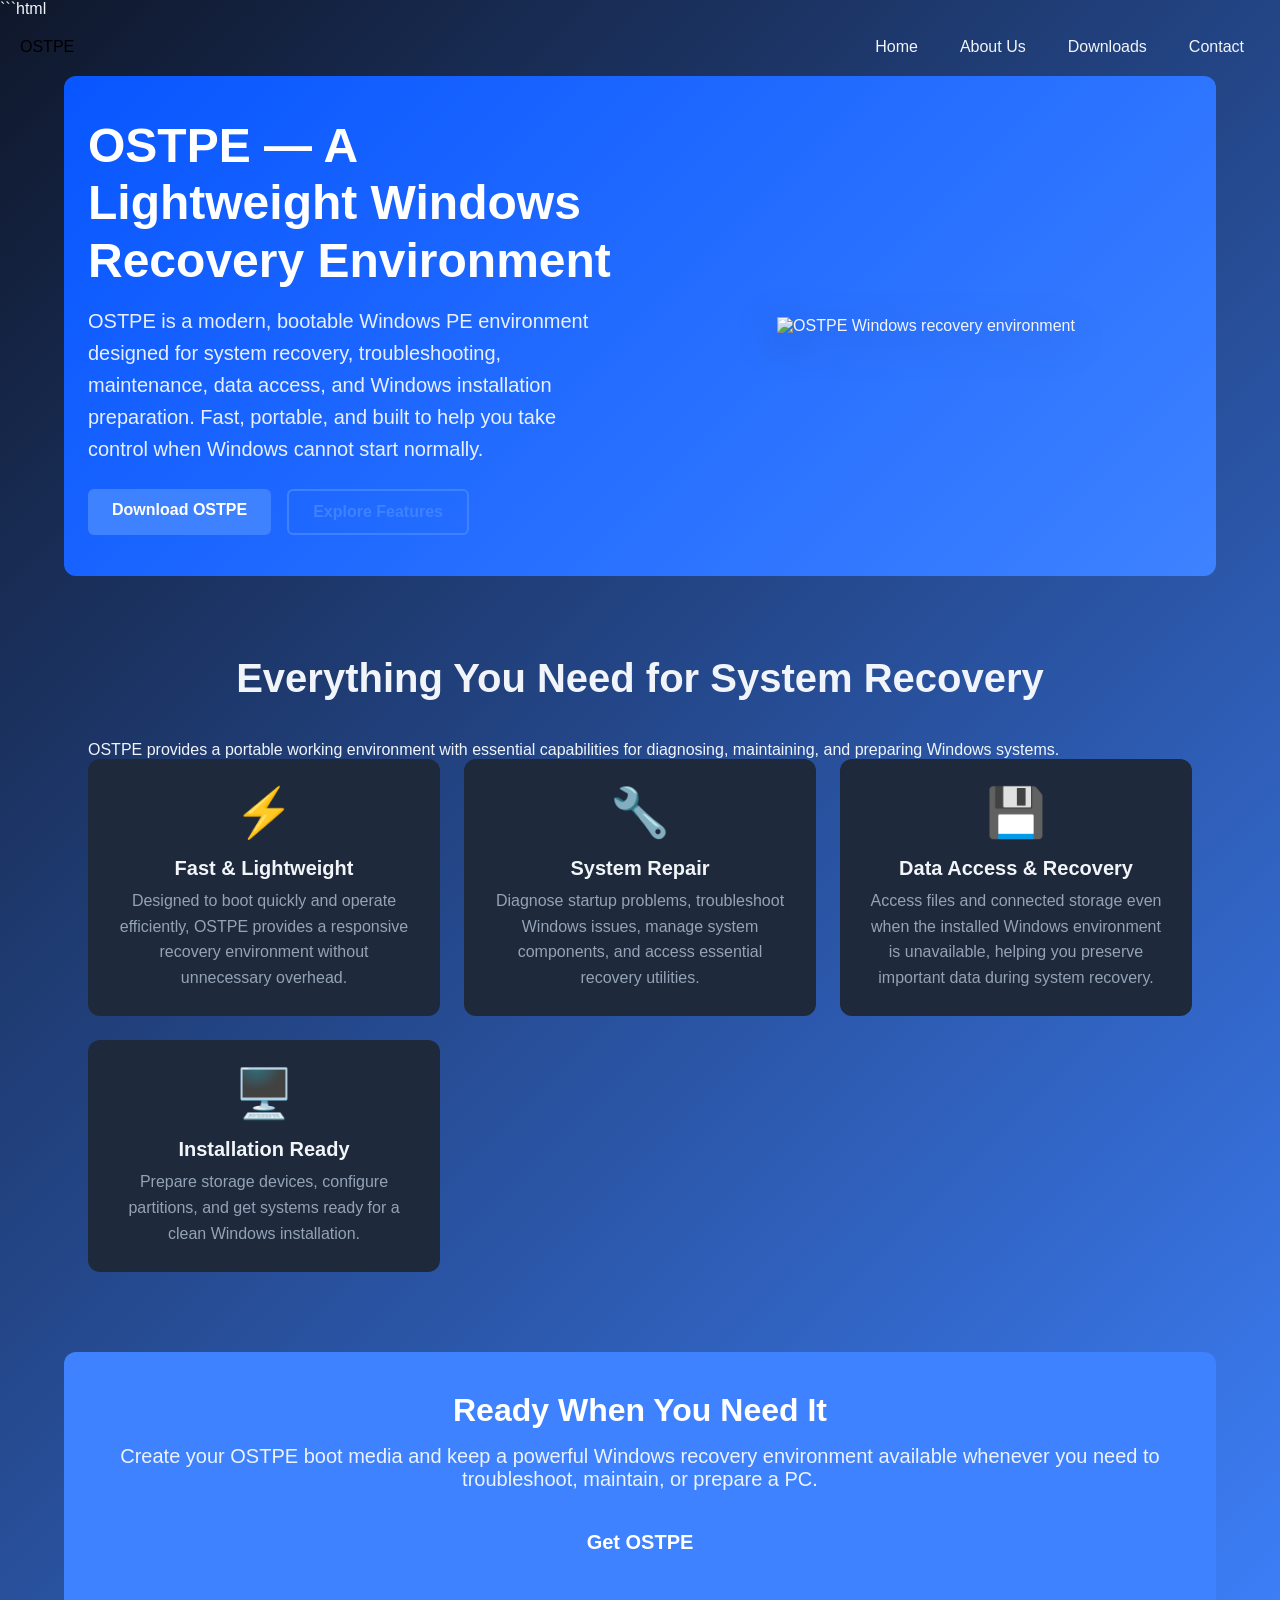
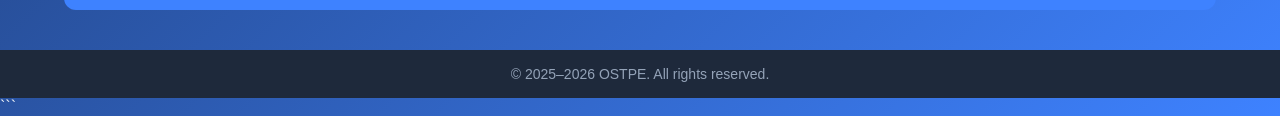
==== commit 23f0b6cb: "Update index.html" ====
--- a/index.html
+++ b/index.html
@@ -145,7 +145,7 @@
 
     <!-- FOOTER -->
     <footer>
-        <p>&copy; 2020–2026 OSTPE. All rights reserved.</p>
+        <p>&copy; 2025–2026 OSTPE. All rights reserved.</p>
     </footer>
 
     <script src="js/script.js"></script>
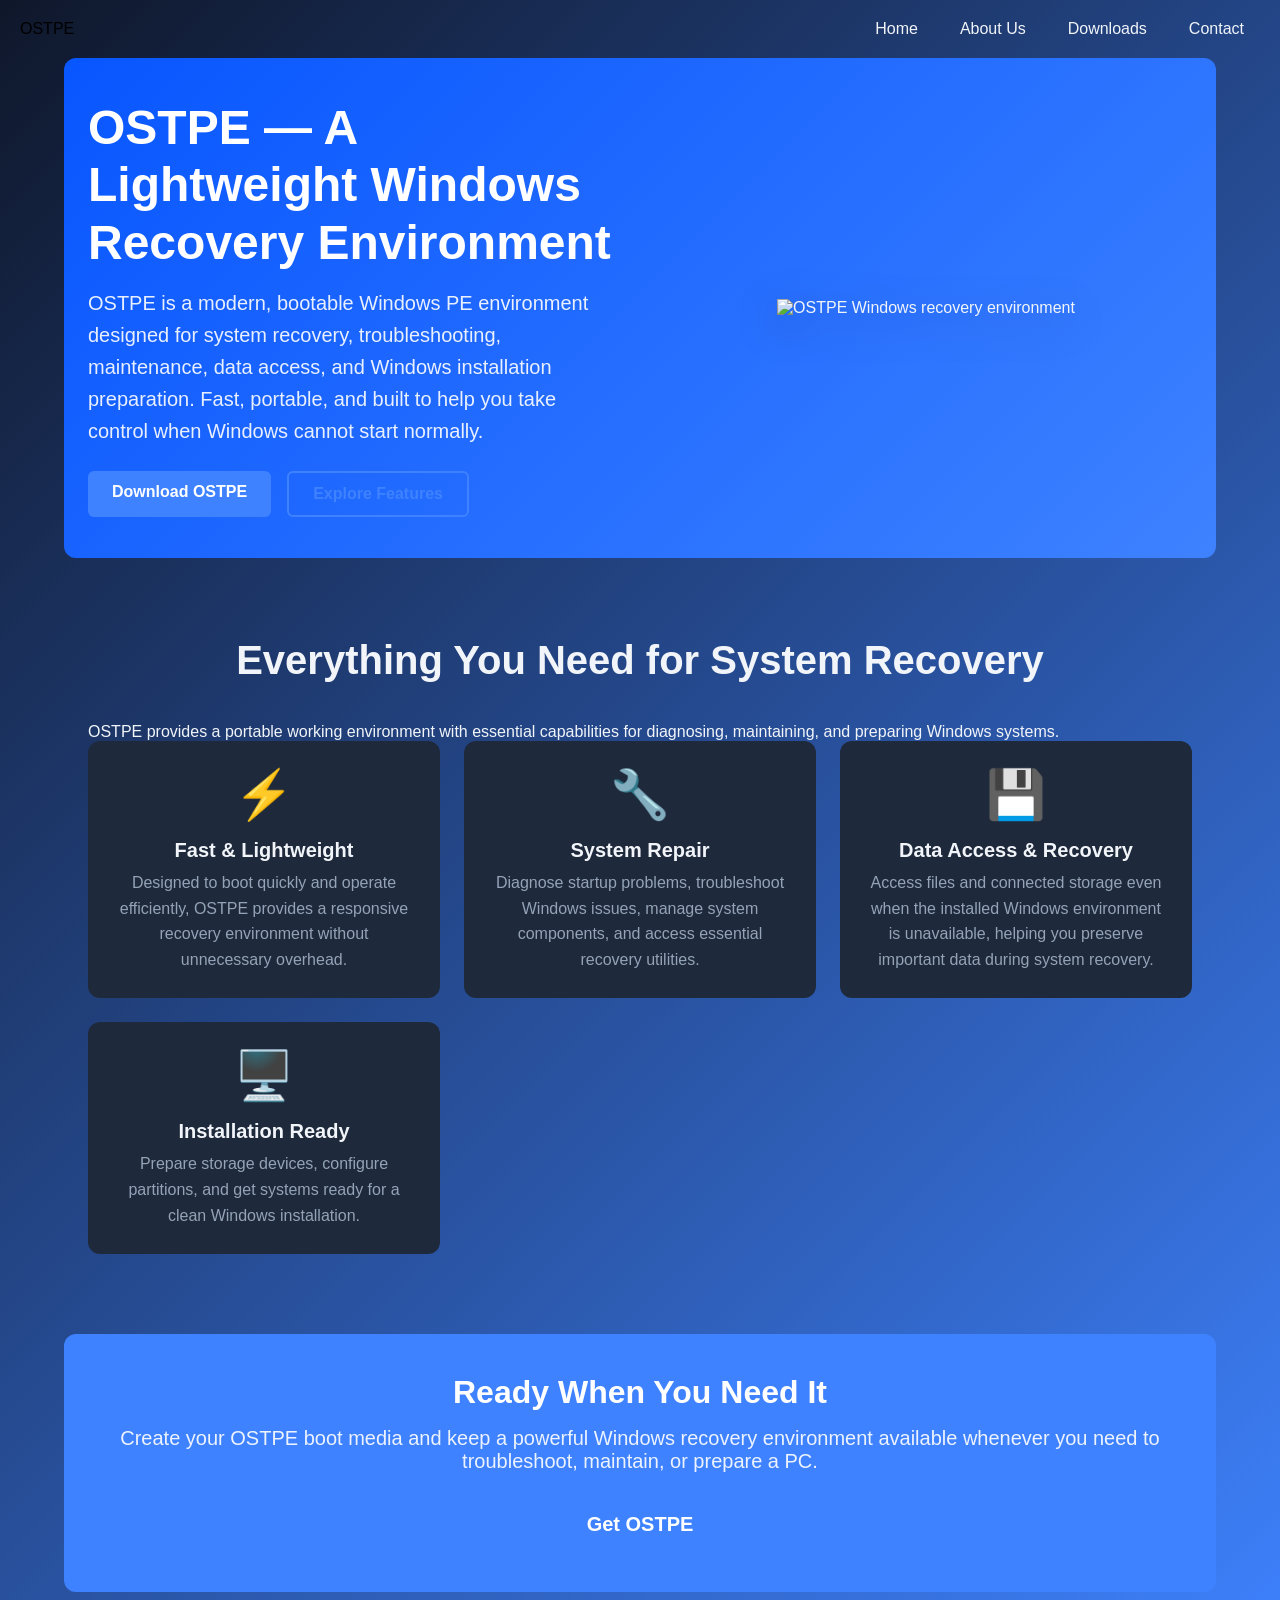
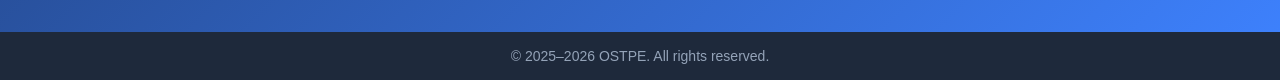
==== commit 089a3d47: "Update index.html" ====
--- a/index.html
+++ b/index.html
@@ -1,4 +1,3 @@
-```html
 <!DOCTYPE html>
 <html lang="en">
 <head>
@@ -151,4 +150,3 @@
     <script src="js/script.js"></script>
 </body>
 </html>
-```
